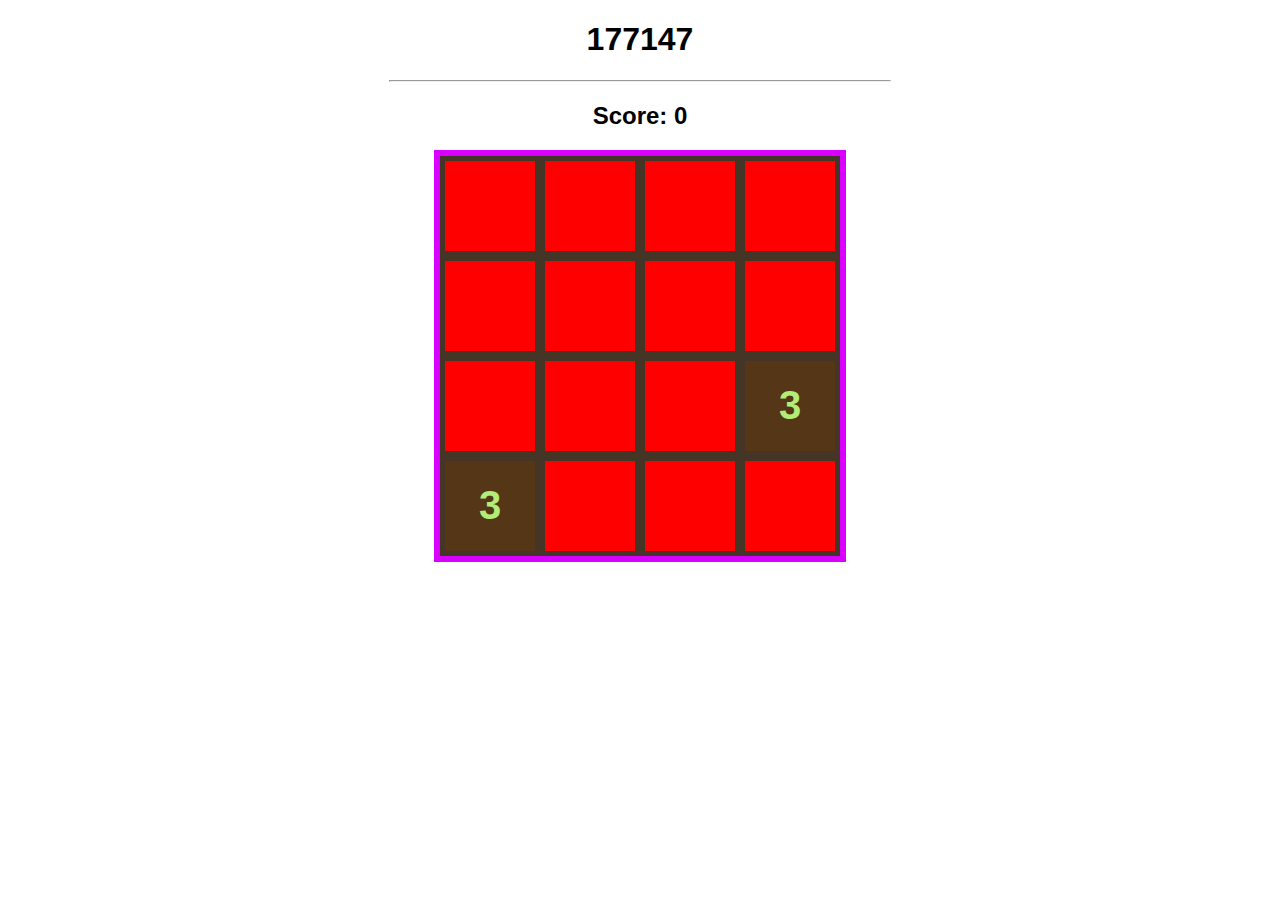
==== 2048.html @ 58b8dc02 "Add files via upload" ====
<!DOCTYPE html>
<html>
    <head>
        <meta charset="UTF-8">
        <meta name="viewport" content="width=device-width, initial-scale=1.0">
        <title>177147</title>
        <link rel="stylesheet" href="2048.css">
        <script src="2048.js"></script>
    </head>

    <body>
        <h1>177147</h1>
        <hr>
        <h2>Score: <span id="score">0</span></h2>
        <div id="board">
        </div>
    </body>
</html>
---- 2048.css ----
body {
    font-family: Arial, Helvetica, sans-serif;
    text-align: center;
}

hr {
    width: 500px;
}

#board {
    width: 400px;
    height: 400px;

    background-color: #ff0000;
    border: 6px solid #d900ff;

    margin: 0 auto;
    display: flex;
    flex-wrap: wrap;
}

.tile {
    width: 90px;
    height: 90px;
    border: 5px solid #443527;

    font-size: 40px;
    font-weight: bold;
    display: flex;
    justify-content: center;
    align-items: center;
}


/* colored tiles */

.x3 {
    background-color: #553617;
    color: #b2ed78;
}

.x9 {
    background-color: #44a822;
    color: #727371;
}

.x27 {
    background-color: #f4b17a;
    color: rgb(255, 156, 156);
}

.x81{
    background-color: #f59575;
    color: rgb(78, 36, 134);
}

.x243{
    background-color: #734235;
    color: rgb(1, 1, 1);
}

.x729{
    background-color: #436a04;
    color: rgb(125, 215, 240);
}

.x2187{
    background-color: #ff0000;
    color: rgb(145, 37, 37);
}

.x6561{
    background-color: #ffc400;
    color: white;
}

.x19683{
    background-color: #b151ed;
    color: rgb(65, 6, 6);
}

.x59049{
    background-color: #ffffff;
    color: white;
}

.x177147{
    background-color: #000000;
    color: rgb(0, 0, 0);
}

.x531441{
    background-color: #8db374;
    color: white;
}

.x1594323{
    background-color: #dd6d6d;
    color: white;
}
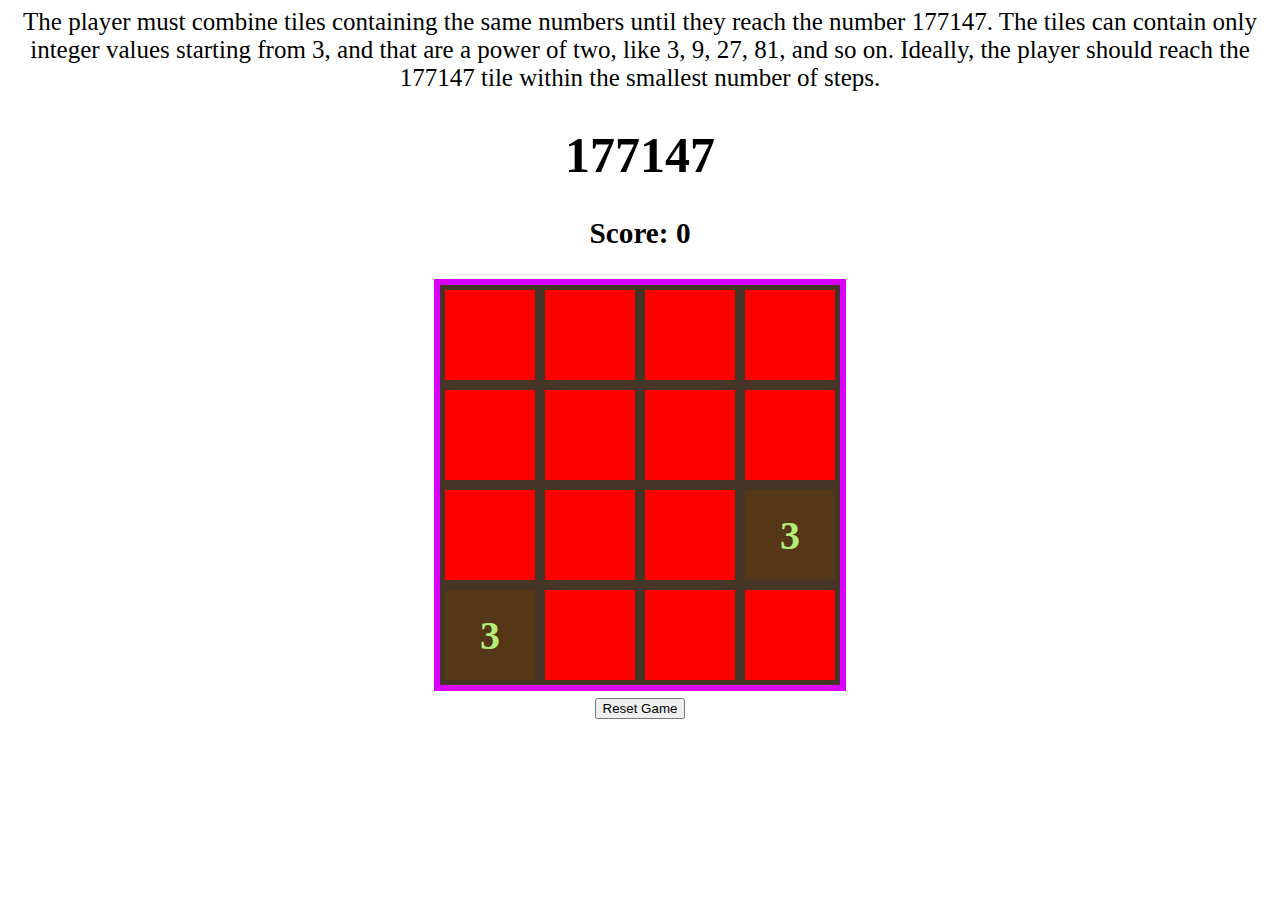
==== commit 57e97d78: "Add files via upload" ====
--- a/2048.html
+++ b/2048.html
@@ -4,15 +4,16 @@
         <meta charset="UTF-8">
         <meta name="viewport" content="width=device-width, initial-scale=1.0">
         <title>177147</title>
+        <instruction>The player must combine tiles containing the same numbers until they reach the number 177147. The tiles can contain only integer values starting from 3, and that are a power of two, like 3, 9, 27, 81, and so on. Ideally, the player should reach the 177147 tile within the smallest number of steps.</instruction>
         <link rel="stylesheet" href="2048.css">
         <script src="2048.js"></script>
     </head>
 
     <body>
         <h1>177147</h1>
-        <hr>
-        <h2>Score: <span id="score">0</span></h2>
+        <h3>Score: <span id="score">0</span></h3>
         <div id="board">
         </div>
+        <button onclick="resetGame()">Reset Game</button>
     </body>
-</html>+</html>
--- a/2048.css
+++ b/2048.css
@@ -1,6 +1,7 @@
 body {
-    font-family: Arial, Helvetica, sans-serif;
+    font-family: Cambria, Cochin, Georgia, Times, 'Times New Roman', serif;
     text-align: center;
+    font-size: 25px;
 }
 
 hr {
@@ -30,7 +31,6 @@
     justify-content: center;
     align-items: center;
 }
-
 
 /* colored tiles */
 
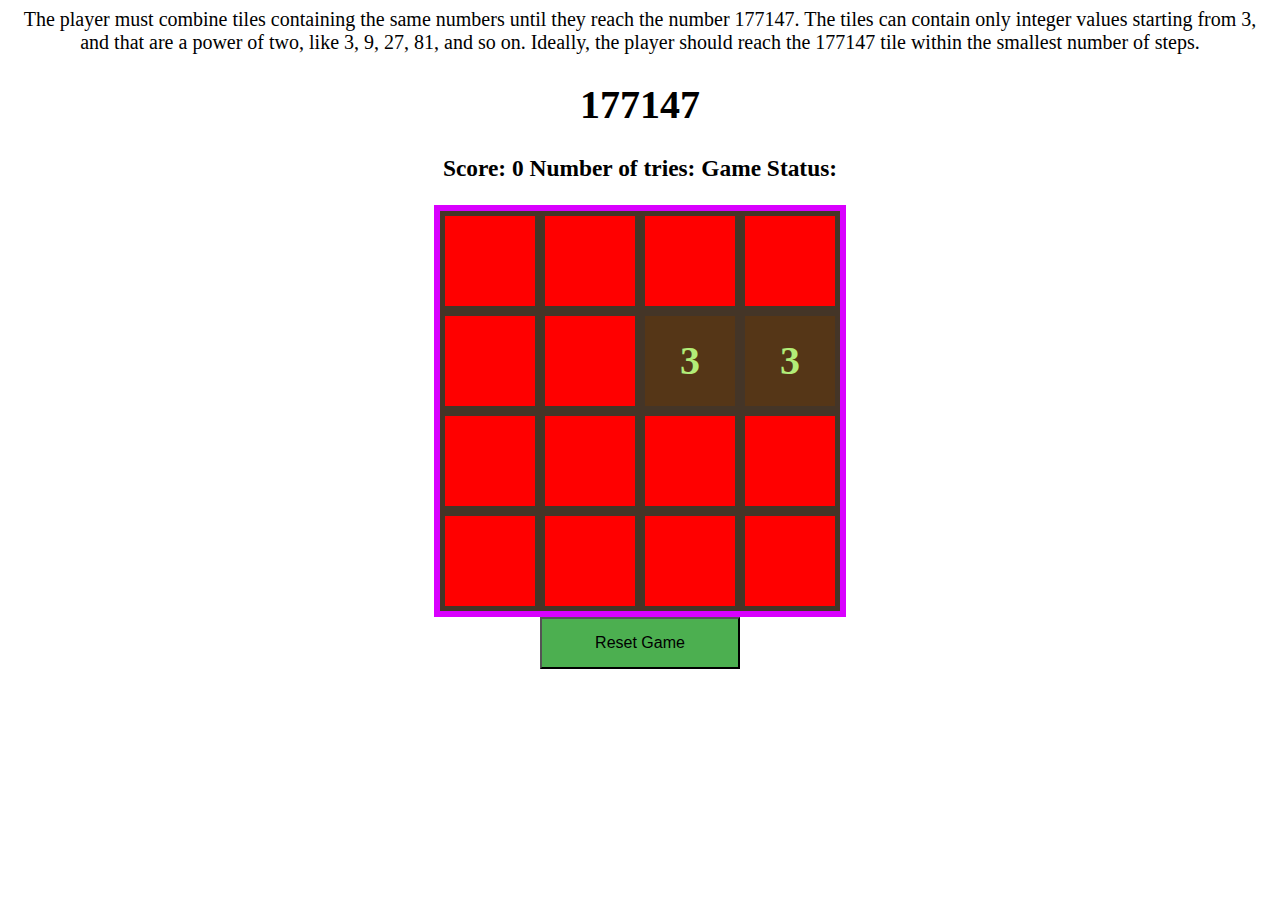
==== commit 4d6650a9: "Add files via upload" ====
--- a/2048.html
+++ b/2048.html
@@ -11,7 +11,9 @@
 
     <body>
         <h1>177147</h1>
-        <h3>Score: <span id="score">0</span></h3>
+        <h3>Score: <span id="score">0</span>
+        Number of tries: <span id="try_count"></span>
+        Game Status: <span id="gamestatus"></span></h3>
         <div id="board">
         </div>
         <button onclick="resetGame()">Reset Game</button>
--- a/2048.css
+++ b/2048.css
@@ -1,11 +1,19 @@
 body {
     font-family: Cambria, Cochin, Georgia, Times, 'Times New Roman', serif;
     text-align: center;
-    font-size: 25px;
+    font-size: 20px;
 }
 
 hr {
     width: 500px;
+}
+button {
+    width: 200px;
+    background-color: #4CAF50;
+    padding: 15px 5px;
+    font-size: 16px;
+    cursor: pointer;
+
 }
 
 #board {
@@ -97,4 +105,4 @@
 .x1594323{
     background-color: #dd6d6d;
     color: white;
-}+}
